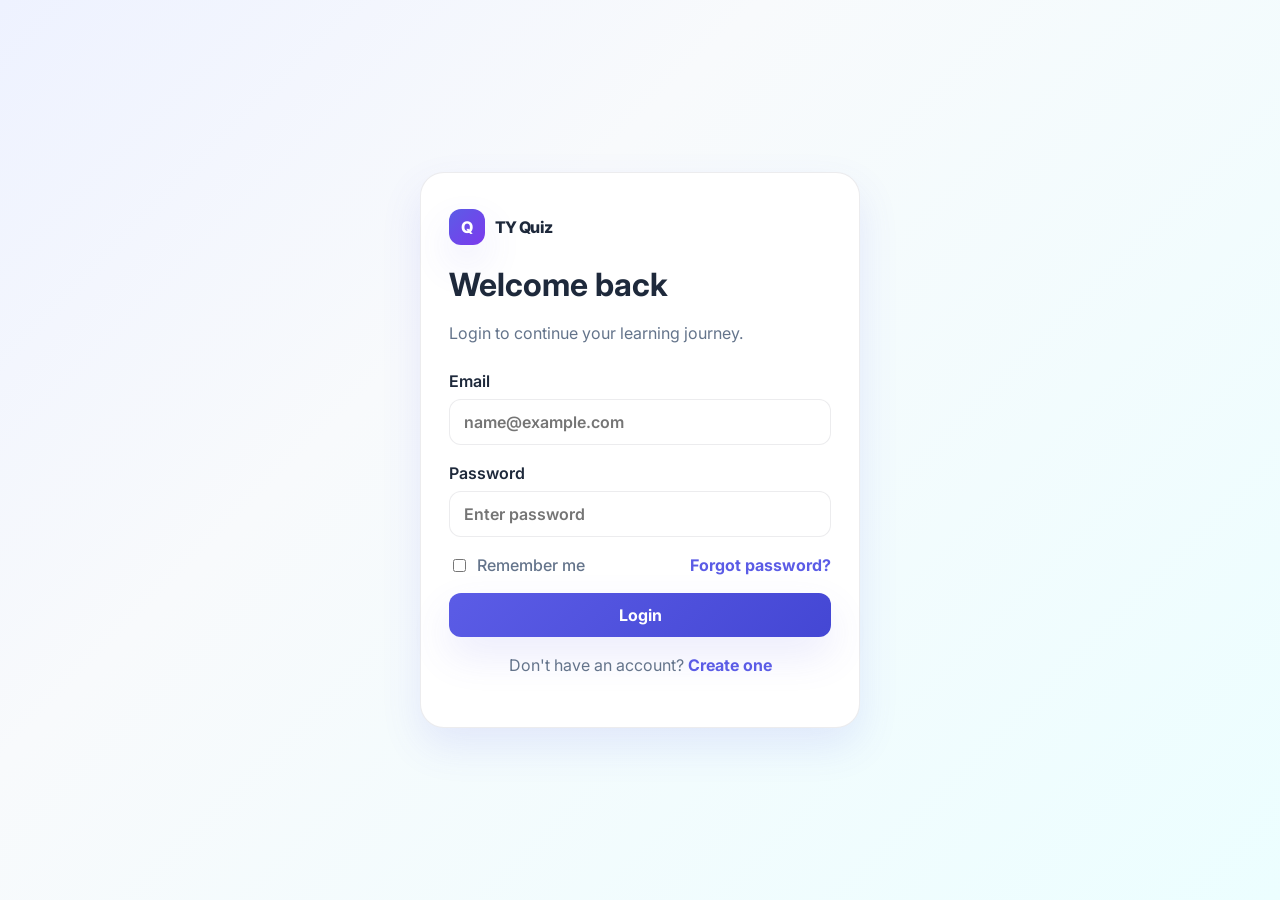
==== login.html @ 423ab9bf "changes added" ====
<!DOCTYPE html>
<html lang="en">
  <head>
    <meta charset="UTF-8" />
    <meta name="viewport" content="width=device-width, initial-scale=1.0" />
    <title>Login | TY Quiz System</title>
    <link rel="preconnect" href="https://fonts.googleapis.com" />
    <link rel="preconnect" href="https://fonts.gstatic.com" crossorigin />
    <link href="https://fonts.googleapis.com/css2?family=Inter:wght@400;500;600;700;800&display=swap" rel="stylesheet" />
    <link rel="stylesheet" href="assets/styles.css" />
  </head>
  <body class="auth-page">
    <div class="auth-shell">
      <div class="auth-card">
        <div class="auth-header">
          <div class="logo">
            <span class="logo-mark">Q</span>
            <span>TY Quiz</span>
          </div>
          <h2>Welcome back</h2>
          <p>Login to continue your learning journey.</p>
        </div>

        <form class="auth-form" id="loginForm">
          <label>
            <span>Email</span>
            <input type="email" placeholder="name@example.com" required />
          </label>

          <label>
            <span>Password</span>
            <input type="password" placeholder="Enter password" required />
          </label>

          <div class="form-row between">
            <label class="checkbox-inline">
              <input type="checkbox" />
              <span>Remember me</span>
            </label>
            <a href="#">Forgot password?</a>
          </div>

          <button type="submit" class="btn btn-primary btn-block">Login</button>
        </form>

        <p class="auth-switch">
          Don't have an account?
          <a href="register.html">Create one</a>
        </p>
      </div>
    </div>

    <script src="assets/script.js"></script>
  </body>
</html>
---- assets/styles.css ----
:root {
  --bg: #f4f7fb;
  --surface: #ffffff;
  --surface-soft: #eef3ff;
  --primary: #5b5ce6;
  --primary-dark: #4447d4;
  --secondary: #0f172a;
  --accent: #14b8a6;
  --text: #1e293b;
  --muted: #64748b;
  --border: rgba(15, 23, 42, 0.08);
  --shadow: 0 18px 40px rgba(91, 92, 230, 0.12);
  --danger: #ef4444;
  --warning: #f59e0b;
  --success: #10b981;
}

* {
  box-sizing: border-box;
}

html {
  scroll-behavior: smooth;
}

body {
  margin: 0;
  font-family: "Inter", sans-serif;
  background: var(--bg);
  color: var(--text);
}

a {
  color: inherit;
  text-decoration: none;
}

button, input {
  font: inherit;
}

.container {
  width: min(1120px, calc(100% - 32px));
  margin: 0 auto;
}

.site-header, .topbar {
  position: sticky;
  top: 0;
  z-index: 20;
  backdrop-filter: blur(12px);
  background: rgba(255, 255, 255, 0.8);
  border-bottom: 1px solid var(--border);
}

.nav-wrap {
  display: flex;
  align-items: center;
  justify-content: space-between;
  min-height: 78px;
}

.logo {
  display: inline-flex;
  align-items: center;
  gap: 10px;
  font-weight: 800;
  letter-spacing: -0.04em;
}

.logo-mark {
  width: 36px;
  height: 36px;
  display: grid;
  place-items: center;
  border-radius: 12px;
  background: linear-gradient(135deg, var(--primary), #7c3aed);
  color: white;
  box-shadow: var(--shadow);
}

.main-nav {
  display: flex;
  align-items: center;
  gap: 18px;
  color: var(--muted);
  font-weight: 600;
}

.main-nav a.active {
  color: var(--primary);
}

.btn {
  border: none;
  border-radius: 12px;
  padding: 12px 18px;
  font-weight: 700;
  cursor: pointer;
  transition: 0.2s ease;
  display: inline-flex;
  align-items: center;
  justify-content: center;
}

.btn:hover {
  transform: translateY(-1px);
}

.btn-primary {
  background: linear-gradient(135deg, var(--primary), var(--primary-dark));
  color: white;
  box-shadow: var(--shadow);
}

.btn-secondary {
  background: var(--surface-soft);
  color: var(--primary);
}

.btn-ghost {
  background: rgba(91, 92, 230, 0.08);
  color: var(--primary);
}

.btn-block {
  width: 100%;
}

.hero {
  padding: 72px 0 40px;
}

.hero-grid {
  display: grid;
  grid-template-columns: 1.1fr 0.9fr;
  align-items: center;
  gap: 40px;
}

.eyebrow {
  display: inline-block;
  margin-bottom: 16px;
  color: var(--primary);
  background: rgba(91, 92, 230, 0.12);
  padding: 8px 12px;
  border-radius: 999px;
  font-size: 0.76rem;
  font-weight: 800;
  text-transform: uppercase;
  letter-spacing: 0.06em;
}

.eyebrow.alt {
  background: rgba(20, 184, 166, 0.12);
  color: #0f766e;
}

.hero-copy h1,
.section-heading h2,
.about-grid h2,
.dashboard-hero h1,
.quiz-header h1,
.result-card h1 {
  margin: 0;
  letter-spacing: -0.05em;
  line-height: 1.06;
}

.hero-copy h1 {
  font-size: clamp(2.6rem, 4vw, 4.4rem);
  max-width: 560px;
}

.hero-copy p,
.about-text p,
.feature-card p,
.auth-header p {
  color: var(--muted);
  line-height: 1.7;
}

.hero-actions {
  display: flex;
  gap: 16px;
  margin: 28px 0 32px;
}

.hero-stats {
  list-style: none;
  display: flex;
  gap: 32px;
  padding: 0;
  margin: 0;
  flex-wrap: wrap;
}

.hero-stats li {
  display: flex;
  flex-direction: column;
  gap: 8px;
}

.hero-stats strong {
  font-size: 1.8rem;
}

.hero-stats span {
  color: var(--muted);
}

.hero-card,
.quiz-preview,
.panel,
.stat-card,
.result-card,
.auth-card {
  background: var(--surface);
  border: 1px solid var(--border);
  border-radius: 24px;
  box-shadow: var(--shadow);
}

.hero-card {
  padding: 18px;
}

.quiz-preview {
  padding: 22px;
  background: linear-gradient(180deg, #f7f8ff 0%, #ffffff 100%);
}

.preview-top,
.panel-header,
.quiz-header,
.result-actions,
.form-row.between,
.dashboard-hero {
  display: flex;
  align-items: center;
  justify-content: space-between;
  gap: 12px;
}

.badge {
  display: inline-flex;
  background: rgba(16, 185, 129, 0.12);
  color: #047857;
  border-radius: 999px;
  padding: 7px 10px;
  font-size: 0.75rem;
  font-weight: 800;
}

.timer {
  font-weight: 800;
  color: var(--primary);
}

.quiz-preview h3 {
  margin: 20px 0 16px;
  font-size: 1.6rem;
}

.question-box p {
  margin-bottom: 20px;
  font-weight: 600;
  line-height: 1.6;
}

.options {
  display: grid;
  gap: 12px;
}

.options button {
  text-align: left;
  padding: 12px 14px;
  border: 1px solid var(--border);
  border-radius: 12px;
  background: white;
  color: var(--text);
  cursor: pointer;
}

.options button.selected {
  border-color: var(--primary);
  background: rgba(91, 92, 230, 0.08);
  color: var(--primary);
  font-weight: 700;
}

.section-pad {
  padding: 56px 0;
}

.section-heading {
  text-align: center;
  margin-bottom: 28px;
}

.section-heading h2,
.about-grid h2 {
  font-size: clamp(2rem, 3vw, 3rem);
}

.feature-grid,
.stats-grid,
.content-grid {
  display: grid;
  gap: 24px;
}

.feature-grid {
  grid-template-columns: repeat(3, minmax(0, 1fr));
}

.feature-card {
  padding: 30px 24px;
  background: var(--surface);
  border: 1px solid var(--border);
  border-radius: 22px;
}

.icon {
  width: 56px;
  height: 56px;
  display: grid;
  place-items: center;
  background: rgba(91, 92, 230, 0.08);
  border-radius: 14px;
  font-size: 1.7rem;
  margin-bottom: 18px;
}

.about-grid {
  display: grid;
  grid-template-columns: 1fr 1fr;
  gap: 28px;
  align-items: center;
}

.site-footer {
  background: #0f172a;
  color: rgba(255, 255, 255, 0.8);
  padding: 24px 0;
  margin-top: 40px;
}

.footer-wrap {
  display: flex;
  justify-content: space-between;
  align-items: center;
}

.footer-links {
  display: flex;
  gap: 18px;
}

.auth-page {
  min-height: 100vh;
  display: grid;
  place-items: center;
  background: linear-gradient(135deg, #eef2ff, #f8fafc 35%, #ecfeff);
}

.auth-shell {
  width: min(440px, calc(100% - 32px));
}

.auth-card {
  padding: 36px 28px;
}

.auth-header {
  margin-bottom: 24px;
}

.auth-header h2 {
  margin: 20px 0 6px;
  font-size: 2rem;
}

.auth-form {
  display: grid;
  gap: 18px;
}

.auth-form label {
  display: grid;
  gap: 8px;
  color: var(--text);
  font-weight: 600;
}

.auth-form input {
  width: 100%;
  border: 1px solid var(--border);
  border-radius: 12px;
  padding: 12px 14px;
  background: white;
  outline: none;
}

.auth-form input:focus {
  border-color: var(--primary);
  box-shadow: 0 0 0 4px rgba(91, 92, 230, 0.12);
}

.checkbox-inline {
  display: inline-flex !important;
  flex-direction: row !important;
  align-items: center;
  gap: 8px;
  font-weight: 500 !important;
  color: var(--muted) !important;
}

.checkbox-inline input {
  width: auto;
}

.form-row.between a,
.auth-switch a,
.panel-header a {
  color: var(--primary);
  font-weight: 700;
}

.auth-switch {
  text-align: center;
  color: var(--muted);
  margin-top: 18px;
}

.dashboard-page,
.quiz-page,
.result-page {
  min-height: 100vh;
}

.dashboard-content {
  padding: 40px 0 50px;
}

.dashboard-hero {
  margin-bottom: 24px;
}

.stats-grid {
  grid-template-columns: repeat(3, minmax(0, 1fr));
  margin-bottom: 28px;
}

.stat-card {
  padding: 22px 20px;
}

.stat-card span,
.result-details span {
  display: block;
  color: var(--muted);
  font-size: 0.92rem;
}

.stat-card strong {
  display: block;
  font-size: 2rem;
  margin: 10px 0 6px;
}

.stat-card small {
  color: var(--success);
  font-weight: 600;
}

.content-grid {
  grid-template-columns: 1.4fr 1fr;
}

.panel {
  padding: 24px 20px;
}

.panel-header {
  margin-bottom: 18px;
}

.item-list,
.result-list {
  list-style: none;
  margin: 0;
  padding: 0;
  display: grid;
  gap: 18px;
}

.item-list li,
.result-list li {
  display: flex;
  justify-content: space-between;
  align-items: center;
  gap: 16px;
  padding: 12px 0;
  border-bottom: 1px solid var(--border);
}

.item-list li:last-child,
.result-list li:last-child {
  border-bottom: none;
}

.item-list strong,
.result-list strong {
  display: block;
  margin-bottom: 4px;
}

.item-list small {
  color: var(--muted);
}

.pill {
  border-radius: 999px;
  padding: 7px 10px;
  font-size: 0.78rem;
  font-weight: 800;
}

.pill.success {
  background: rgba(16, 185, 129, 0.12);
  color: #047857;
}

.pill.warning {
  background: rgba(245, 158, 11, 0.14);
  color: #b45309;
}

.pill.neutral {
  background: rgba(148, 163, 184, 0.12);
  color: #475569;
}

.quiz-wrapper,
.result-wrapper {
  padding: 40px 0 60px;
}

.quiz-panel,
.result-card {
  max-width: 860px;
  margin: 0 auto;
  background: var(--surface);
  border: 1px solid var(--border);
  border-radius: 26px;
  padding: 28px;
  box-shadow: var(--shadow);
}

.quiz-header {
  margin-bottom: 24px;
}

.timer-box {
  background: rgba(91, 92, 230, 0.08);
  color: var(--primary);
  border-radius: 18px;
  padding: 12px 16px;
  font-weight: 700;
  min-width: 120px;
  text-align: center;
}

.timer-box span {
  display: block;
  font-size: 0.75rem;
  opacity: 0.8;
}

.question-block {
  display: grid;
  gap: 20px;
}

.question-box-card {
  padding: 24px;
  border: 1px solid var(--border);
  border-radius: 18px;
  background: #fbfcff;
}

.question-box-card h3 {
  margin: 0 0 20px;
  font-size: 1.2rem;
}

.question-options {
  display: grid;
  gap: 12px;
}

.option-item {
  display: flex;
  align-items: center;
  gap: 12px;
  padding: 14px 16px;
  border: 1px solid var(--border);
  border-radius: 12px;
  background: white;
  cursor: pointer;
  transition: 0.15s ease;
}

.option-item:hover {
  border-color: rgba(91, 92, 230, 0.4);
}

.option-item.selected {
  border-color: var(--primary);
  background: rgba(91, 92, 230, 0.08);
}

.option-item input {
  accent-color: var(--primary);
}

.quiz-actions {
  display: flex;
  justify-content: space-between;
  margin-top: 24px;
}

.result-card {
  text-align: center;
  max-width: 620px;
  padding: 36px 24px;
}

.score-ring {
  width: 180px;
  height: 180px;
  margin: 28px auto;
  border-radius: 50%;
  background: conic-gradient(var(--primary) 0 92%, #e2e8f0 92% 100%);
  display: grid;
  place-items: center;
}

.score-inner {
  width: 128px;
  height: 128px;
  border-radius: 50%;
  background: white;
  display: grid;
  place-items: center;
  text-align: center;
}

.score-inner strong {
  display: block;
  font-size: 2.2rem;
}

.score-inner span {
  color: var(--muted);
}

.result-details {
  display: grid;
  grid-template-columns: repeat(3, minmax(0, 1fr));
  gap: 16px;
  margin: 28px 0;
}

.result-details div {
  padding: 18px 14px;
  border-radius: 16px;
  background: #f8fafc;
  border: 1px solid var(--border);
}

.result-actions {
  display: flex;
  justify-content: center;
  gap: 16px;
  flex-wrap: wrap;
}

.admin-content {
  padding-top: 36px;
}

.admin-heading {
  margin-bottom: 26px;
}

.admin-heading h1 {
  margin: 0;
  letter-spacing: -0.05em;
  line-height: 1.1;
}

.admin-heading p {
  color: var(--muted);
  margin: 9px 0 0;
}

.admin-stats {
  grid-template-columns: repeat(4, minmax(0, 1fr));
}

.admin-stat-top,
.admin-toolbar,
.admin-toolbar-actions,
.table-person,
.admin-actions {
  display: flex;
  align-items: center;
}

.admin-stat-top {
  justify-content: space-between;
  gap: 12px;
}

.admin-stat-icon {
  width: 38px;
  height: 38px;
  display: grid;
  place-items: center;
  border-radius: 12px;
  color: var(--primary);
  background: rgba(91, 92, 230, 0.1);
  font-weight: 800;
}

.admin-stat-change {
  color: var(--success);
  font-size: 0.82rem;
  font-weight: 700;
}

.admin-grid {
  grid-template-columns: 1.4fr 1fr;
  margin-bottom: 24px;
}

.admin-toolbar {
  justify-content: space-between;
  gap: 16px;
  flex-wrap: wrap;
  margin-bottom: 18px;
}

.admin-toolbar-actions {
  gap: 10px;
  flex-wrap: wrap;
}

.admin-control {
  min-height: 42px;
  border: 1px solid var(--border);
  border-radius: 11px;
  padding: 9px 12px;
  color: var(--text);
  background: #fff;
  outline: none;
}

.admin-control:focus {
  border-color: var(--primary);
  box-shadow: 0 0 0 3px rgba(91, 92, 230, 0.1);
}

.admin-search {
  width: min(260px, 100%);
}

.table-scroll {
  width: 100%;
  overflow-x: auto;
}

.admin-table {
  width: 100%;
  border-collapse: collapse;
  text-align: left;
  white-space: nowrap;
}

.admin-table th {
  color: var(--muted);
  font-size: 0.76rem;
  font-weight: 700;
  letter-spacing: 0.04em;
  text-transform: uppercase;
}

.admin-table th,
.admin-table td {
  padding: 14px 12px;
  border-bottom: 1px solid var(--border);
}

.admin-table th:first-child,
.admin-table td:first-child {
  padding-left: 0;
}

.admin-table tbody tr:last-child td {
  border-bottom: 0;
}

.admin-table td {
  font-size: 0.9rem;
}

.table-person {
  gap: 10px;
}

.avatar {
  width: 34px;
  height: 34px;
  flex: 0 0 34px;
  display: grid;
  place-items: center;
  border-radius: 50%;
  color: var(--primary);
  background: rgba(91, 92, 230, 0.1);
  font-size: 0.75rem;
  font-weight: 800;
}

.table-person small,
.table-muted {
  display: block;
  margin-top: 4px;
  color: var(--muted);
  font-size: 0.8rem;
}

.admin-actions {
  gap: 8px;
}

.text-button {
  border: 0;
  padding: 5px;
  color: var(--primary);
  background: transparent;
  font-weight: 700;
  cursor: pointer;
}

.text-button.danger {
  color: var(--danger);
}

.admin-empty {
  display: none;
  padding: 22px 0;
  color: var(--muted);
  text-align: center;
}

.admin-empty.visible {
  display: block;
}

.mini-bars {
  height: 170px;
  display: flex;
  align-items: flex-end;
  gap: 14px;
  padding: 18px 8px 0;
}

.mini-bar-group {
  flex: 1;
  display: grid;
  justify-items: center;
  gap: 8px;
  height: 100%;
}

.mini-bar {
  width: min(34px, 80%);
  min-height: 12px;
  align-self: end;
  border-radius: 8px 8px 3px 3px;
  background: linear-gradient(180deg, #818cf8, var(--primary));
}

.mini-bar-group small {
  color: var(--muted);
  font-size: 0.72rem;
}

.admin-dialog {
  width: min(480px, calc(100% - 32px));
  border: 1px solid var(--border);
  border-radius: 20px;
  padding: 26px;
  color: var(--text);
  box-shadow: 0 24px 80px rgba(15, 23, 42, 0.24);
}

.admin-dialog::backdrop {
  background: rgba(15, 23, 42, 0.48);
}

.admin-dialog h2 {
  margin: 0 0 6px;
}

.admin-dialog > p {
  color: var(--muted);
  margin: 0 0 20px;
}

.admin-form {
  display: grid;
  gap: 15px;
}

.admin-form label {
  display: grid;
  gap: 7px;
  font-size: 0.9rem;
  font-weight: 600;
}

.admin-form-actions {
  display: flex;
  justify-content: flex-end;
  gap: 10px;
  margin-top: 5px;
}

@media (max-width: 860px) {
  .hero-grid,
  .about-grid,
  .feature-grid,
  .stats-grid,
  .content-grid,
  .admin-grid {
    grid-template-columns: 1fr;
  }

  .admin-stats {
    grid-template-columns: repeat(2, minmax(0, 1fr));
  }

  .main-nav {
    gap: 10px;
    font-size: 0.9rem;
  }

  .hero-copy h1 {
    max-width: 100%;
  }
}

@media (max-width: 640px) {
  .nav-wrap,
  .preview-top,
  .dashboard-hero,
  .quiz-header,
  .quiz-actions,
  .result-actions,
  .footer-wrap {
    flex-direction: column;
    align-items: flex-start;
  }

  .main-nav {
    flex-wrap: wrap;
  }

  .hero {
    padding-top: 48px;
  }

  .auth-card,
  .quiz-panel,
  .result-card {
    padding: 22px 18px;
  }

  .result-details {
    grid-template-columns: 1fr;
  }

  .admin-stats {
    grid-template-columns: 1fr;
  }

  .admin-toolbar,
  .admin-toolbar-actions {
    align-items: stretch;
    width: 100%;
  }

  .admin-toolbar-actions {
    flex-direction: column;
  }

  .admin-search {
    width: 100%;
  }

  .admin-heading .btn {
    width: 100%;
  }

  .admin-dialog {
    padding: 22px 18px;
  }
}
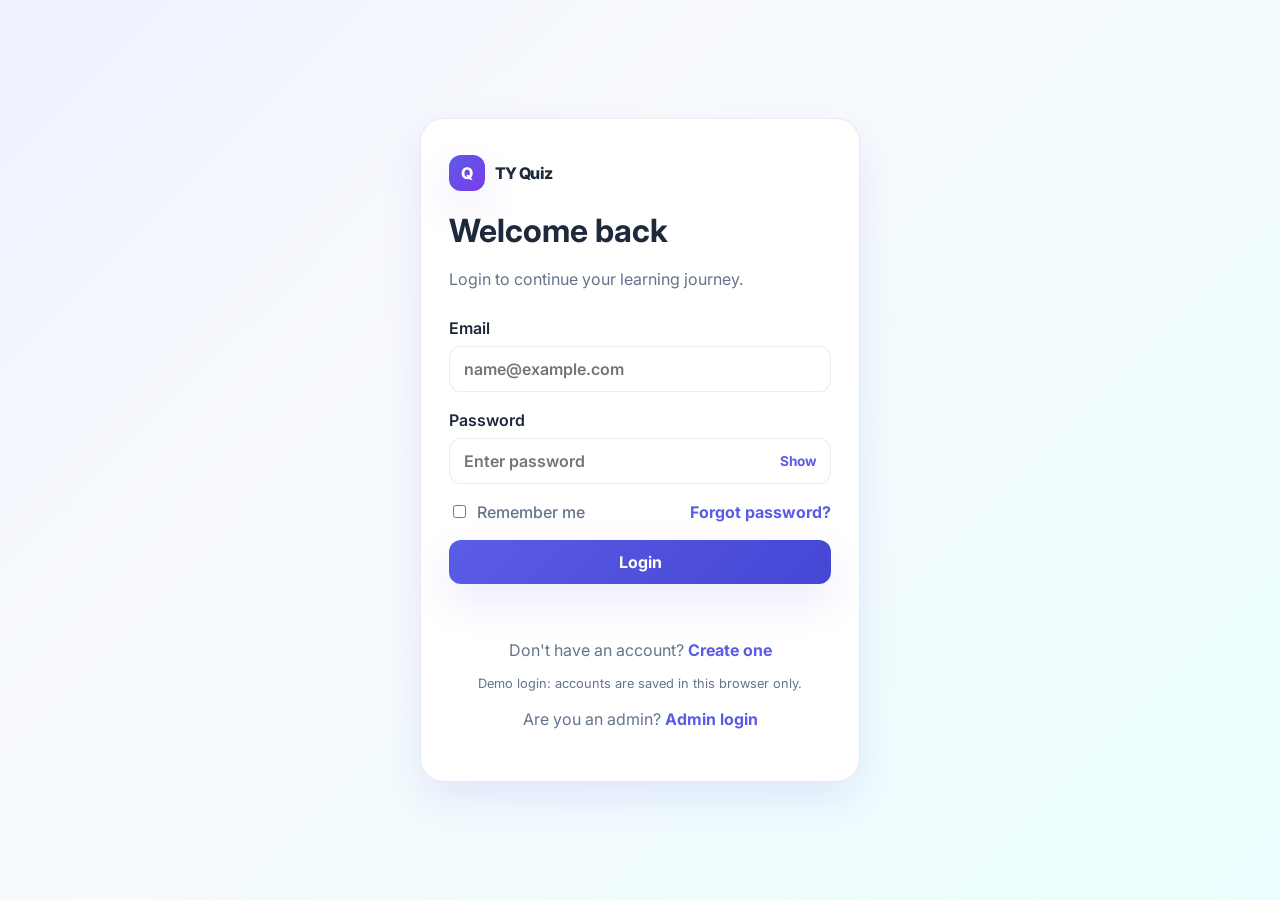
==== commit dcdac4a6: "changes added" ====
--- a/login.html
+++ b/login.html
@@ -24,12 +24,31 @@
         <form class="auth-form" id="loginForm">
           <label>
             <span>Email</span>
-            <input type="email" placeholder="name@example.com" required />
+            <input
+              type="email"
+              name="email"
+              placeholder="name@example.com"
+              autocomplete="username"
+              maxlength="254"
+              required
+            />
           </label>
 
           <label>
             <span>Password</span>
-            <input type="password" placeholder="Enter password" required />
+            <span class="password-field">
+              <input
+                id="loginPassword"
+                type="password"
+                name="password"
+                placeholder="Enter password"
+                autocomplete="current-password"
+                minlength="8"
+                maxlength="128"
+                required
+              />
+              <button class="password-toggle" type="button" data-password-toggle aria-controls="loginPassword" aria-label="Show password" aria-pressed="false">Show</button>
+            </span>
           </label>
 
           <div class="form-row between">
@@ -42,10 +61,16 @@
 
           <button type="submit" class="btn btn-primary btn-block">Login</button>
         </form>
+        <p class="auth-message" data-auth-message role="status" aria-live="polite"></p>
 
         <p class="auth-switch">
           Don't have an account?
           <a href="register.html">Create one</a>
+        </p>
+        <p class="auth-note">Demo login: accounts are saved in this browser only.</p>
+        <p class="auth-switch">
+          Are you an admin?
+          <a href="assets/admin/admin-login.html">Admin login</a>
         </p>
       </div>
     </div>
--- a/assets/styles.css
+++ b/assets/styles.css
@@ -408,6 +408,36 @@
   box-shadow: 0 0 0 4px rgba(91, 92, 230, 0.12);
 }
 
+.password-field {
+  position: relative;
+  display: flex;
+  align-items: center;
+  width: 100%;
+}
+
+.password-field input {
+  padding-right: 68px;
+}
+
+.password-toggle {
+  position: absolute;
+  right: 10px;
+  padding: 4px;
+  border: 0;
+  background: transparent;
+  color: var(--primary);
+  font: inherit;
+  font-size: 0.85rem;
+  font-weight: 700;
+  cursor: pointer;
+}
+
+.password-toggle:focus-visible {
+  outline: 2px solid var(--primary);
+  outline-offset: 2px;
+  border-radius: 4px;
+}
+
 .checkbox-inline {
   display: inline-flex !important;
   flex-direction: row !important;
@@ -432,6 +462,24 @@
   text-align: center;
   color: var(--muted);
   margin-top: 18px;
+}
+
+.auth-message {
+  min-height: 1.5em;
+  margin: 14px 0 0;
+  color: var(--danger);
+  text-align: center;
+}
+
+.auth-message[data-error="false"] {
+  color: var(--success);
+}
+
+.auth-note {
+  margin: 12px 0 0;
+  color: var(--muted);
+  font-size: 0.8rem;
+  text-align: center;
 }
 
 .dashboard-page,
